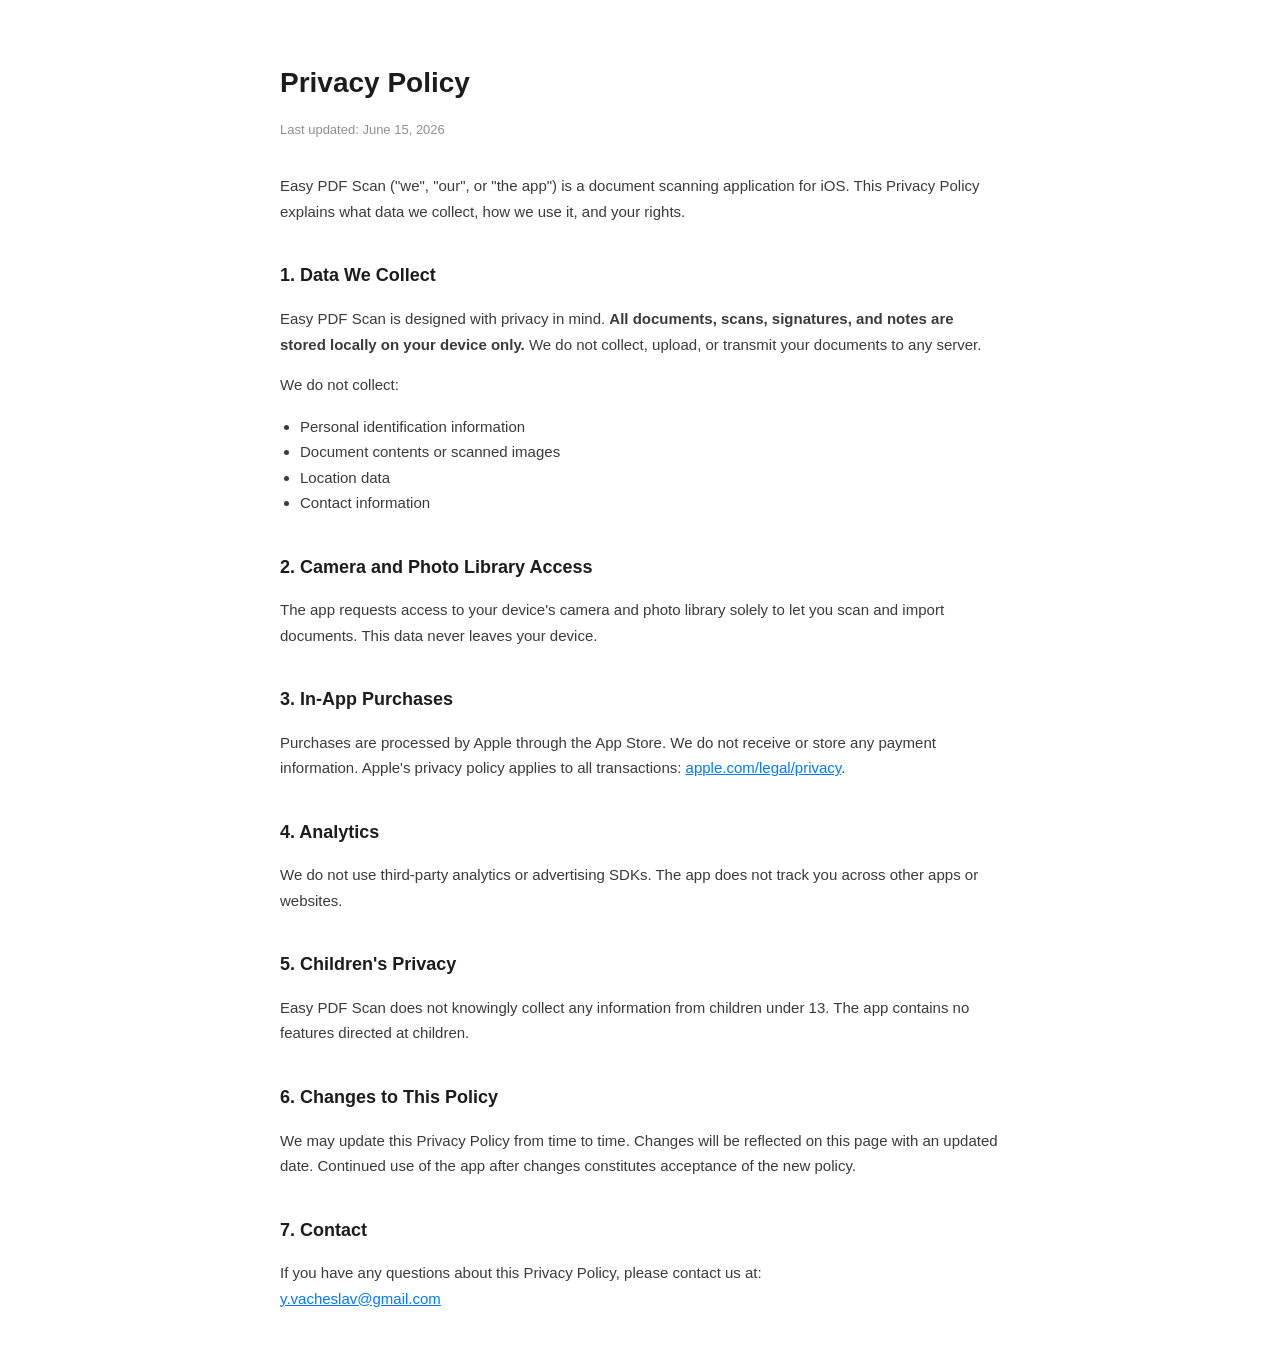
==== privacy-policy.html @ 2b1f2f88 "Add files via upload" ====
<!DOCTYPE html>
<html lang="en">
<head>
<meta charset="UTF-8">
<meta name="viewport" content="width=device-width, initial-scale=1.0">
<title>Privacy Policy – Easy PDF Scan</title>
<style>
  body { font-family: -apple-system, BlinkMacSystemFont, "Segoe UI", sans-serif; max-width: 720px; margin: 0 auto; padding: 40px 24px; color: #1c1c1e; line-height: 1.7; }
  h1 { font-size: 28px; font-weight: 700; margin-bottom: 4px; }
  h2 { font-size: 18px; font-weight: 600; margin-top: 36px; }
  p, li { font-size: 15px; color: #3a3a3c; }
  ul { padding-left: 20px; }
  a { color: #007aff; }
  .updated { font-size: 13px; color: #8e8e93; margin-bottom: 32px; }
</style>
</head>
<body>

<h1>Privacy Policy</h1>
<p class="updated">Last updated: June 15, 2026</p>

<p>Easy PDF Scan ("we", "our", or "the app") is a document scanning application for iOS. This Privacy Policy explains what data we collect, how we use it, and your rights.</p>

<h2>1. Data We Collect</h2>
<p>Easy PDF Scan is designed with privacy in mind. <strong>All documents, scans, signatures, and notes are stored locally on your device only.</strong> We do not collect, upload, or transmit your documents to any server.</p>
<p>We do not collect:</p>
<ul>
  <li>Personal identification information</li>
  <li>Document contents or scanned images</li>
  <li>Location data</li>
  <li>Contact information</li>
</ul>

<h2>2. Camera and Photo Library Access</h2>
<p>The app requests access to your device's camera and photo library solely to let you scan and import documents. This data never leaves your device.</p>

<h2>3. In-App Purchases</h2>
<p>Purchases are processed by Apple through the App Store. We do not receive or store any payment information. Apple's privacy policy applies to all transactions: <a href="https://www.apple.com/legal/privacy/">apple.com/legal/privacy</a>.</p>

<h2>4. Analytics</h2>
<p>We do not use third-party analytics or advertising SDKs. The app does not track you across other apps or websites.</p>

<h2>5. Children's Privacy</h2>
<p>Easy PDF Scan does not knowingly collect any information from children under 13. The app contains no features directed at children.</p>

<h2>6. Changes to This Policy</h2>
<p>We may update this Privacy Policy from time to time. Changes will be reflected on this page with an updated date. Continued use of the app after changes constitutes acceptance of the new policy.</p>

<h2>7. Contact</h2>
<p>If you have any questions about this Privacy Policy, please contact us at:<br>
<a href="mailto:y.vacheslav@gmail.com">y.vacheslav@gmail.com</a></p>

</body>
</html>
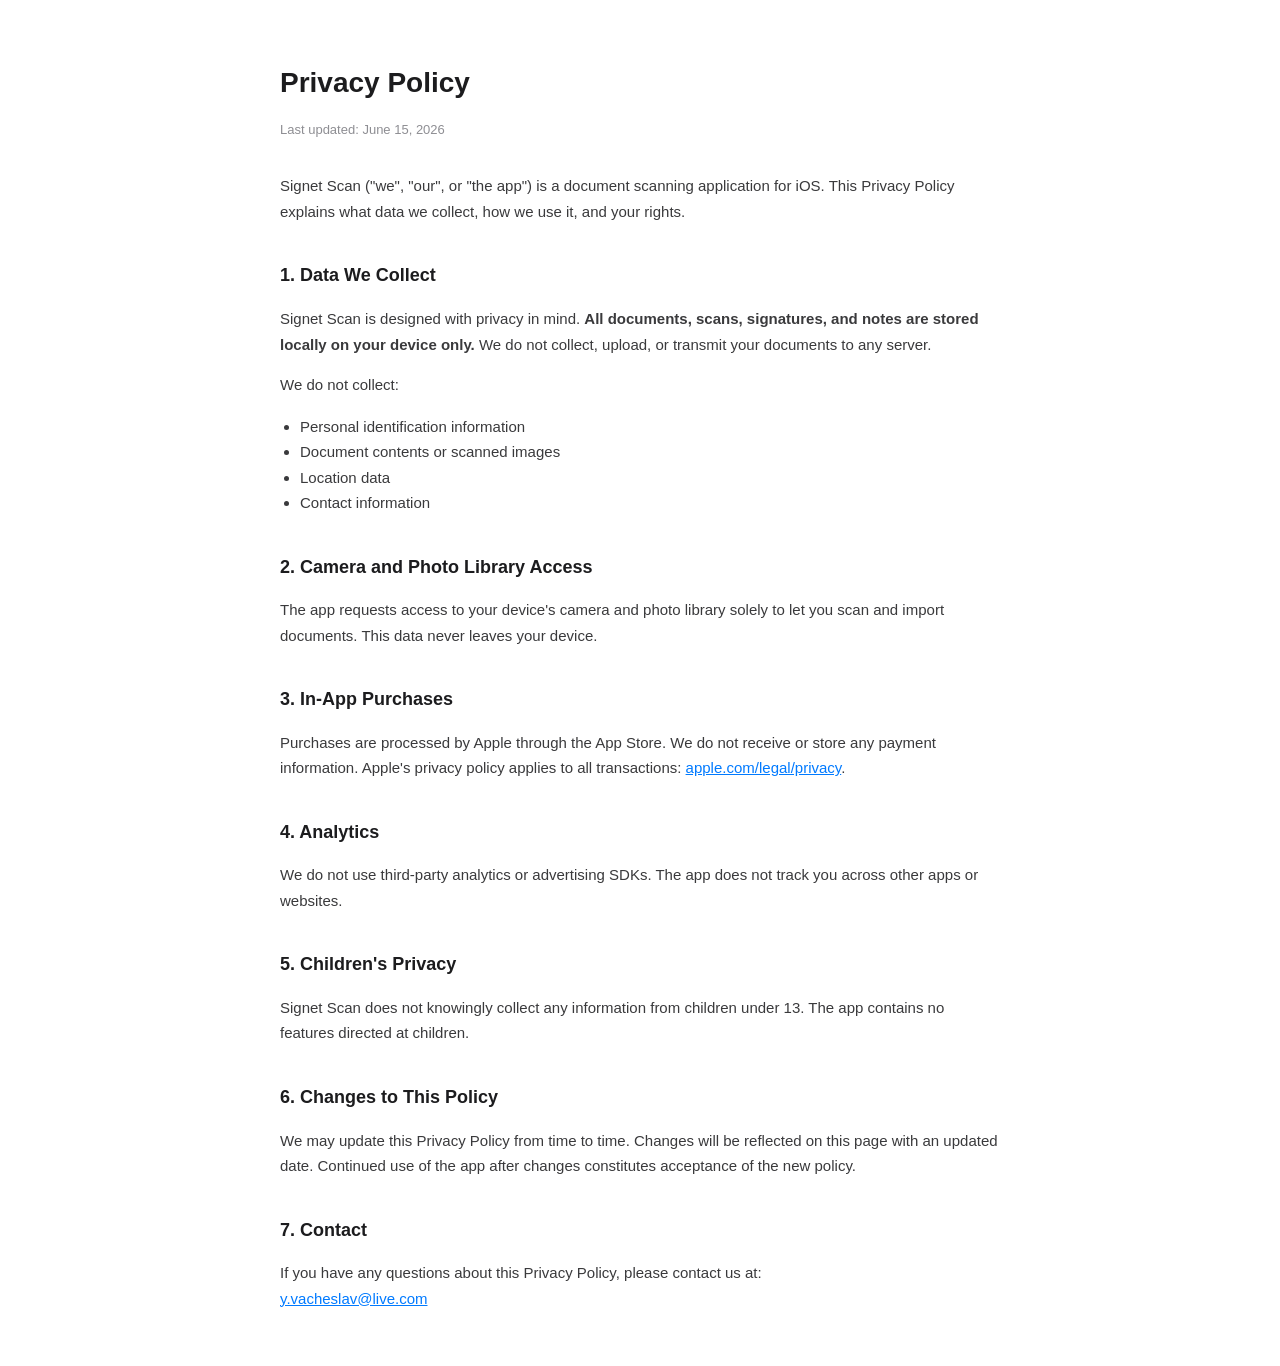
==== commit f20d395f: "new email" ====
--- a/privacy-policy.html
+++ b/privacy-policy.html
@@ -3,7 +3,7 @@
 <head>
 <meta charset="UTF-8">
 <meta name="viewport" content="width=device-width, initial-scale=1.0">
-<title>Privacy Policy – Easy PDF Scan</title>
+<title>Privacy Policy – Signet Scan</title>
 <style>
   body { font-family: -apple-system, BlinkMacSystemFont, "Segoe UI", sans-serif; max-width: 720px; margin: 0 auto; padding: 40px 24px; color: #1c1c1e; line-height: 1.7; }
   h1 { font-size: 28px; font-weight: 700; margin-bottom: 4px; }
@@ -19,10 +19,10 @@
 <h1>Privacy Policy</h1>
 <p class="updated">Last updated: June 15, 2026</p>
 
-<p>Easy PDF Scan ("we", "our", or "the app") is a document scanning application for iOS. This Privacy Policy explains what data we collect, how we use it, and your rights.</p>
+<p>Signet Scan ("we", "our", or "the app") is a document scanning application for iOS. This Privacy Policy explains what data we collect, how we use it, and your rights.</p>
 
 <h2>1. Data We Collect</h2>
-<p>Easy PDF Scan is designed with privacy in mind. <strong>All documents, scans, signatures, and notes are stored locally on your device only.</strong> We do not collect, upload, or transmit your documents to any server.</p>
+<p>Signet Scan is designed with privacy in mind. <strong>All documents, scans, signatures, and notes are stored locally on your device only.</strong> We do not collect, upload, or transmit your documents to any server.</p>
 <p>We do not collect:</p>
 <ul>
   <li>Personal identification information</li>
@@ -41,14 +41,14 @@
 <p>We do not use third-party analytics or advertising SDKs. The app does not track you across other apps or websites.</p>
 
 <h2>5. Children's Privacy</h2>
-<p>Easy PDF Scan does not knowingly collect any information from children under 13. The app contains no features directed at children.</p>
+<p>Signet Scan does not knowingly collect any information from children under 13. The app contains no features directed at children.</p>
 
 <h2>6. Changes to This Policy</h2>
 <p>We may update this Privacy Policy from time to time. Changes will be reflected on this page with an updated date. Continued use of the app after changes constitutes acceptance of the new policy.</p>
 
 <h2>7. Contact</h2>
 <p>If you have any questions about this Privacy Policy, please contact us at:<br>
-<a href="mailto:y.vacheslav@gmail.com">y.vacheslav@gmail.com</a></p>
+<a href="mailto:y.vacheslav@live.com">y.vacheslav@live.com</a></p>
 
 </body>
 </html>
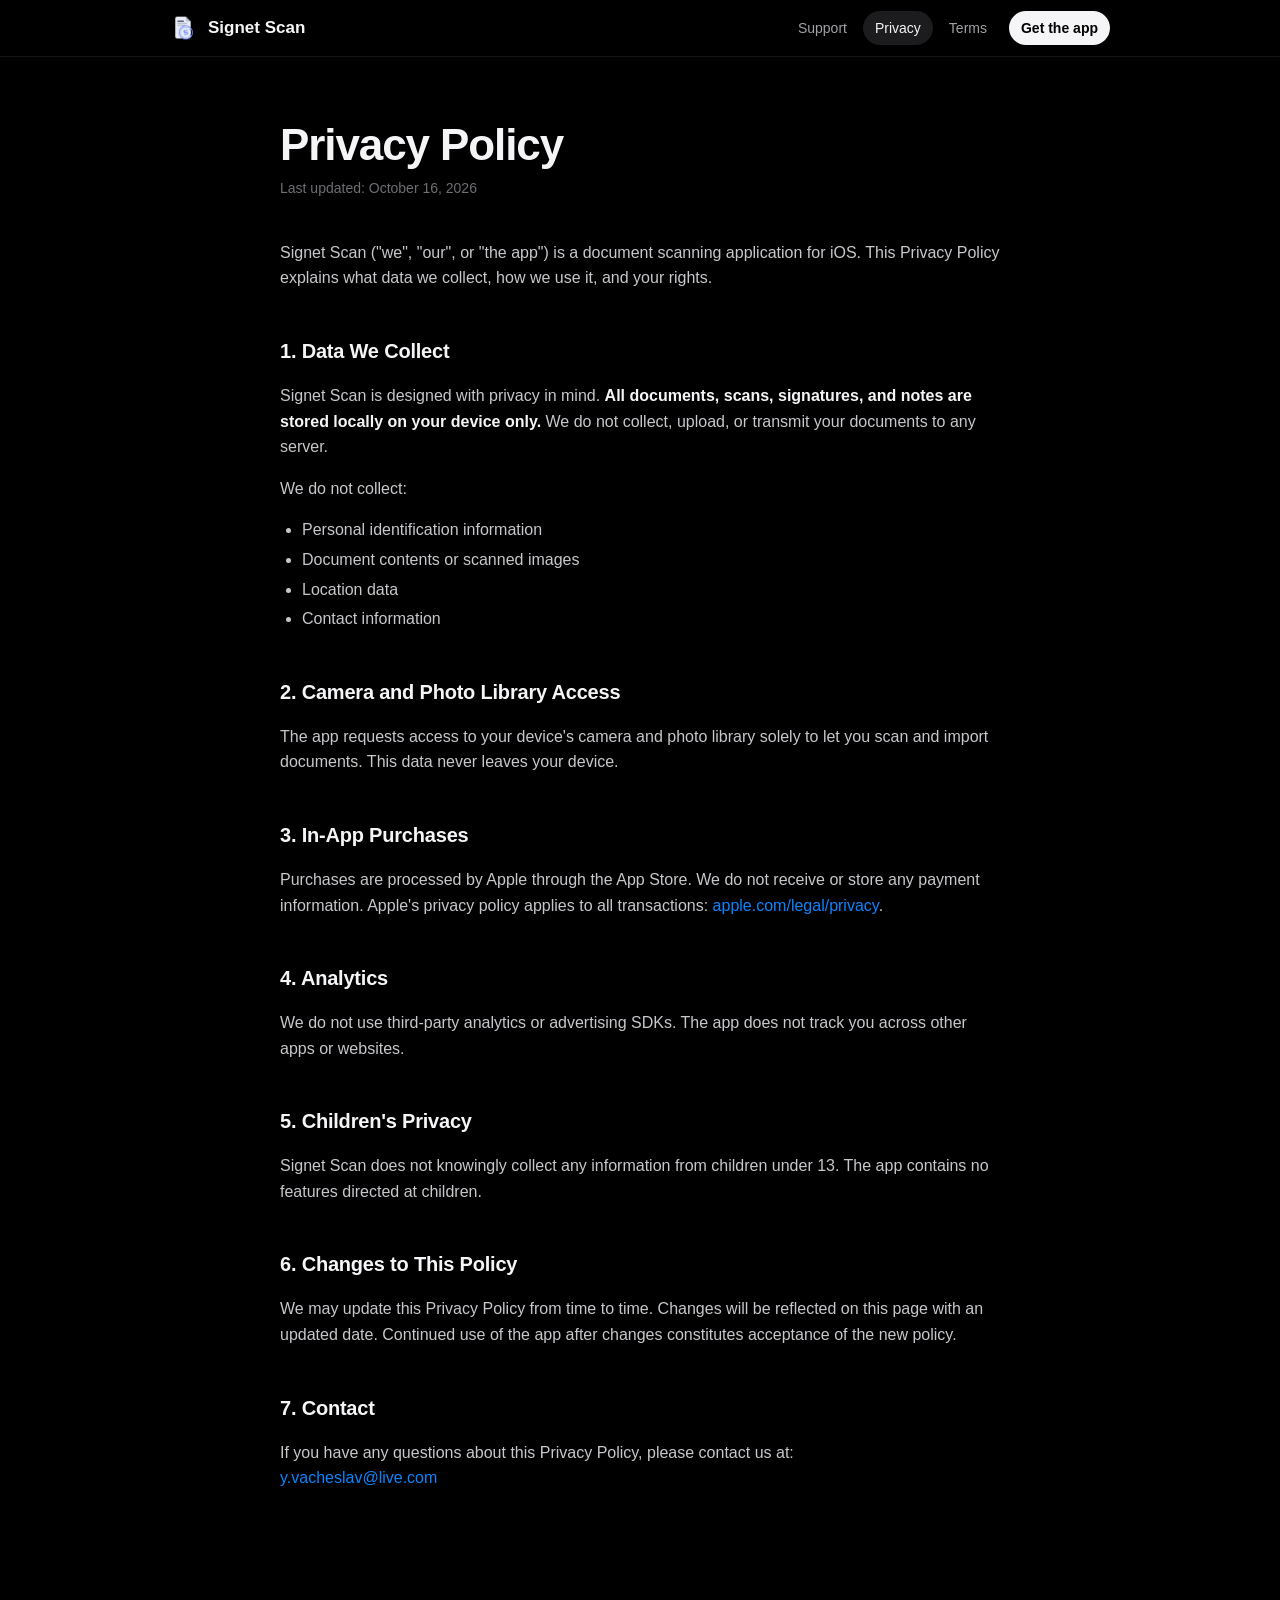
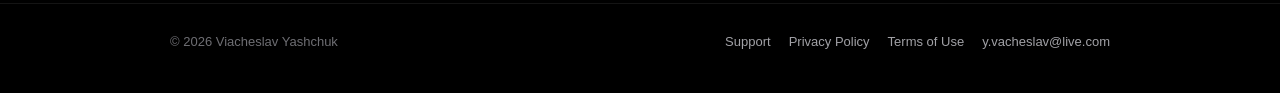
==== commit 7a6a651b: "new styles" ====
--- a/privacy-policy.html
+++ b/privacy-policy.html
@@ -3,21 +3,30 @@
 <head>
 <meta charset="UTF-8">
 <meta name="viewport" content="width=device-width, initial-scale=1.0">
+<meta name="color-scheme" content="dark">
+<meta name="theme-color" content="#000000">
 <title>Privacy Policy – Signet Scan</title>
-<style>
-  body { font-family: -apple-system, BlinkMacSystemFont, "Segoe UI", sans-serif; max-width: 720px; margin: 0 auto; padding: 40px 24px; color: #1c1c1e; line-height: 1.7; }
-  h1 { font-size: 28px; font-weight: 700; margin-bottom: 4px; }
-  h2 { font-size: 18px; font-weight: 600; margin-top: 36px; }
-  p, li { font-size: 15px; color: #3a3a3c; }
-  ul { padding-left: 20px; }
-  a { color: #007aff; }
-  .updated { font-size: 13px; color: #8e8e93; margin-bottom: 32px; }
-</style>
+<meta name="description" content="Privacy Policy for Signet Scan.">
+<link rel="icon" type="image/png" href="favicon.png">
+<link rel="apple-touch-icon" href="icon.png">
+<link rel="stylesheet" href="style.css">
 </head>
 <body>
-
+<header class="nav">
+  <div class="nav-inner">
+    <a class="brand" href="./"><img src="icon.png" alt=""><span>Signet Scan</span></a>
+    <nav class="links">
+      <a href="support">Support</a>
+      <a href="privacy-policy" class="active">Privacy</a>
+      <a href="terms">Terms</a>
+      <a class="nav-cta" href="https://apps.apple.com/app/id6822857422">Get the app</a>
+    </nav>
+  </div>
+</header>
+<main>
+<article class="doc">
 <h1>Privacy Policy</h1>
-<p class="updated">Last updated: June 15, 2026</p>
+<p class="updated">Last updated: October 16, 2026</p>
 
 <p>Signet Scan ("we", "our", or "the app") is a document scanning application for iOS. This Privacy Policy explains what data we collect, how we use it, and your rights.</p>
 
@@ -49,6 +58,18 @@
 <h2>7. Contact</h2>
 <p>If you have any questions about this Privacy Policy, please contact us at:<br>
 <a href="mailto:y.vacheslav@live.com">y.vacheslav@live.com</a></p>
-
+</article>
+</main>
+<footer>
+  <div class="footer-inner">
+    <span>© 2026 Viacheslav Yashchuk</span>
+    <nav>
+      <a href="support">Support</a>
+      <a href="privacy-policy">Privacy Policy</a>
+      <a href="terms">Terms of Use</a>
+      <a href="mailto:y.vacheslav@live.com">y.vacheslav@live.com</a>
+    </nav>
+  </div>
+</footer>
 </body>
 </html>
--- a/style.css
+++ b/style.css
@@ -0,0 +1,146 @@
+:root {
+  --bg: #000;
+  --surface: #111113;
+  --surface-2: #1c1c1e;
+  --border: rgba(255,255,255,0.08);
+  --text: #f5f5f7;
+  --muted: #a1a1a6;
+  --faint: #6e6e73;
+  --accent: #0a84ff;
+  --accent-soft: rgba(10,132,255,0.14);
+  --radius: 20px;
+}
+* { box-sizing: border-box; }
+html { -webkit-text-size-adjust: 100%; }
+body {
+  margin: 0; background: var(--bg); color: var(--text);
+  font-family: -apple-system, BlinkMacSystemFont, "SF Pro Text", "Segoe UI", Roboto, sans-serif;
+  line-height: 1.6; -webkit-font-smoothing: antialiased;
+}
+a { color: var(--accent); text-decoration: none; }
+a:hover { text-decoration: underline; }
+
+/* Nav */
+.nav {
+  position: sticky; top: 0; z-index: 10;
+  background: rgba(0,0,0,0.72);
+  backdrop-filter: saturate(180%) blur(20px); -webkit-backdrop-filter: saturate(180%) blur(20px);
+  border-bottom: 1px solid var(--border);
+}
+.nav-inner {
+  max-width: 980px; margin: 0 auto; padding: 0 20px;
+  height: 56px; display: flex; align-items: center; justify-content: space-between; gap: 16px;
+}
+.brand { display: flex; align-items: center; gap: 10px; color: var(--text); font-weight: 600; font-size: 17px; }
+.brand:hover { text-decoration: none; }
+.brand img { width: 28px; height: 28px; border-radius: 7px; }
+.links { display: flex; gap: 4px; }
+.links a {
+  color: var(--muted); font-size: 14px; padding: 6px 12px; border-radius: 999px; white-space: nowrap;
+}
+.links a:hover { color: var(--text); background: var(--surface-2); text-decoration: none; }
+.links a.active { color: var(--text); background: var(--surface-2); }
+
+/* Layout */
+main { max-width: 980px; margin: 0 auto; padding: 0 20px; }
+
+/* Hero */
+.hero { position: relative; text-align: center; padding: 96px 0 72px; }
+.hero::before {
+  content: ""; position: absolute; left: 50%; top: 40px; width: 560px; height: 560px; max-width: 100vw;
+  transform: translateX(-50%);
+  background: radial-gradient(closest-side, rgba(10,132,255,0.28), rgba(10,132,255,0) 70%);
+  pointer-events: none; z-index: -1;
+}
+.hero-icon {
+  width: 128px; height: 128px; border-radius: 29px;
+  box-shadow: 0 20px 60px rgba(10,132,255,0.25), 0 0 0 1px var(--border);
+}
+.hero h1 { font-size: clamp(40px, 7vw, 64px); line-height: 1.05; letter-spacing: -0.03em; margin: 32px 0 12px; font-weight: 700; }
+.hero p.tagline { font-size: clamp(18px, 2.4vw, 22px); color: var(--muted); margin: 0 auto; max-width: 560px; }
+.pill {
+  display: inline-flex; align-items: center; gap: 8px; margin-top: 32px;
+  padding: 10px 18px; border-radius: 999px; font-size: 14px; font-weight: 500;
+  background: var(--accent-soft); color: #64b5ff; border: 1px solid rgba(10,132,255,0.3);
+}
+.pill .dot { width: 7px; height: 7px; border-radius: 50%; background: var(--accent); box-shadow: 0 0 10px var(--accent); }
+
+/* Features */
+.section-title { font-size: 28px; letter-spacing: -0.02em; margin: 0 0 24px; text-align: center; }
+.grid { display: grid; grid-template-columns: repeat(auto-fit, minmax(260px, 1fr)); gap: 14px; }
+.card {
+  background: var(--surface); border: 1px solid var(--border); border-radius: var(--radius);
+  padding: 24px;
+}
+.card .emoji {
+  width: 44px; height: 44px; border-radius: 12px; display: grid; place-items: center;
+  background: var(--surface-2); font-size: 22px; margin-bottom: 14px;
+}
+.card h3 { margin: 0 0 6px; font-size: 17px; }
+.card p { margin: 0; color: var(--muted); font-size: 15px; }
+.features { padding-bottom: 72px; }
+
+/* Link cards */
+.link-cards { display: grid; grid-template-columns: repeat(auto-fit, minmax(220px, 1fr)); gap: 14px; padding-bottom: 96px; }
+a.link-card {
+  display: flex; justify-content: space-between; align-items: center; gap: 12px;
+  background: var(--surface); border: 1px solid var(--border); border-radius: var(--radius);
+  padding: 20px 22px; color: var(--text); transition: background .2s, border-color .2s, transform .2s;
+}
+a.link-card:hover { background: var(--surface-2); border-color: rgba(255,255,255,0.16); text-decoration: none; transform: translateY(-2px); }
+a.link-card span.title { font-weight: 600; font-size: 16px; }
+a.link-card span.sub { display: block; color: var(--muted); font-size: 13px; font-weight: 400; margin-top: 2px; }
+a.link-card .arrow { color: var(--faint); font-size: 20px; }
+
+/* Document pages */
+.doc { max-width: 720px; margin: 0 auto; padding: 64px 0 96px; }
+.doc h1 { font-size: clamp(32px, 5vw, 44px); letter-spacing: -0.025em; line-height: 1.1; margin: 0 0 8px; }
+.doc .updated, .doc .lead { color: var(--faint); font-size: 14px; margin: 0 0 40px; }
+.doc h2 { font-size: 20px; letter-spacing: -0.01em; margin: 44px 0 10px; }
+.doc p, .doc li { color: #c7c7cc; font-size: 16px; }
+.doc strong { color: var(--text); }
+.doc ul { padding-left: 22px; }
+.doc li { margin: 4px 0; }
+.contact {
+  background: linear-gradient(135deg, rgba(10,132,255,0.16), rgba(10,132,255,0.04));
+  border: 1px solid rgba(10,132,255,0.28); border-radius: var(--radius); padding: 24px 26px; margin: 0 0 40px;
+}
+.contact p { margin: 0 0 8px; }
+.contact p:last-child { margin: 0; }
+.contact a.mail { font-size: 18px; font-weight: 600; }
+.faq { border-top: 1px solid var(--border); }
+.faq details { border-bottom: 1px solid var(--border); padding: 18px 0; }
+.faq summary { cursor: pointer; font-weight: 600; font-size: 16px; list-style: none; display: flex; justify-content: space-between; gap: 16px; }
+.faq summary::-webkit-details-marker { display: none; }
+.faq summary::after { content: "+"; color: var(--faint); font-size: 22px; line-height: 1; transition: transform .2s; }
+.faq details[open] summary::after { transform: rotate(45deg); }
+.faq details p { margin: 10px 0 0; }
+
+/* Footer */
+footer { border-top: 1px solid var(--border); }
+.footer-inner {
+  max-width: 980px; margin: 0 auto; padding: 28px 20px 40px;
+  display: flex; flex-wrap: wrap; justify-content: space-between; gap: 12px; color: var(--faint); font-size: 13px;
+}
+.footer-inner nav { display: flex; gap: 18px; flex-wrap: wrap; }
+.footer-inner nav a { color: var(--muted); }
+
+@media (max-width: 560px) {
+  .brand span { display: none; }
+  .links a { padding: 6px 10px; font-size: 13px; }
+  .hero { padding: 64px 0 56px; }
+  .hero-icon { width: 104px; height: 104px; border-radius: 24px; }
+  .doc { padding: 44px 0 72px; }
+}
+
+.store-btn {
+  display: inline-flex; align-items: center; justify-content: center; margin-top: 32px;
+  padding: 14px 28px; border-radius: 999px; font-size: 16px; font-weight: 600;
+  background: var(--text); color: #000; transition: transform .2s, box-shadow .2s;
+  box-shadow: 0 10px 30px rgba(10,132,255,0.25);
+}
+.store-btn:hover { text-decoration: none; transform: translateY(-2px); box-shadow: 0 14px 40px rgba(10,132,255,0.35); }
+
+.links a.nav-cta { background: var(--text); color: #000; font-weight: 600; margin-left: 6px; }
+.links a.nav-cta:hover { background: #fff; color: #000; }
+@media (max-width: 560px) { .links a.nav-cta { margin-left: 2px; } }
